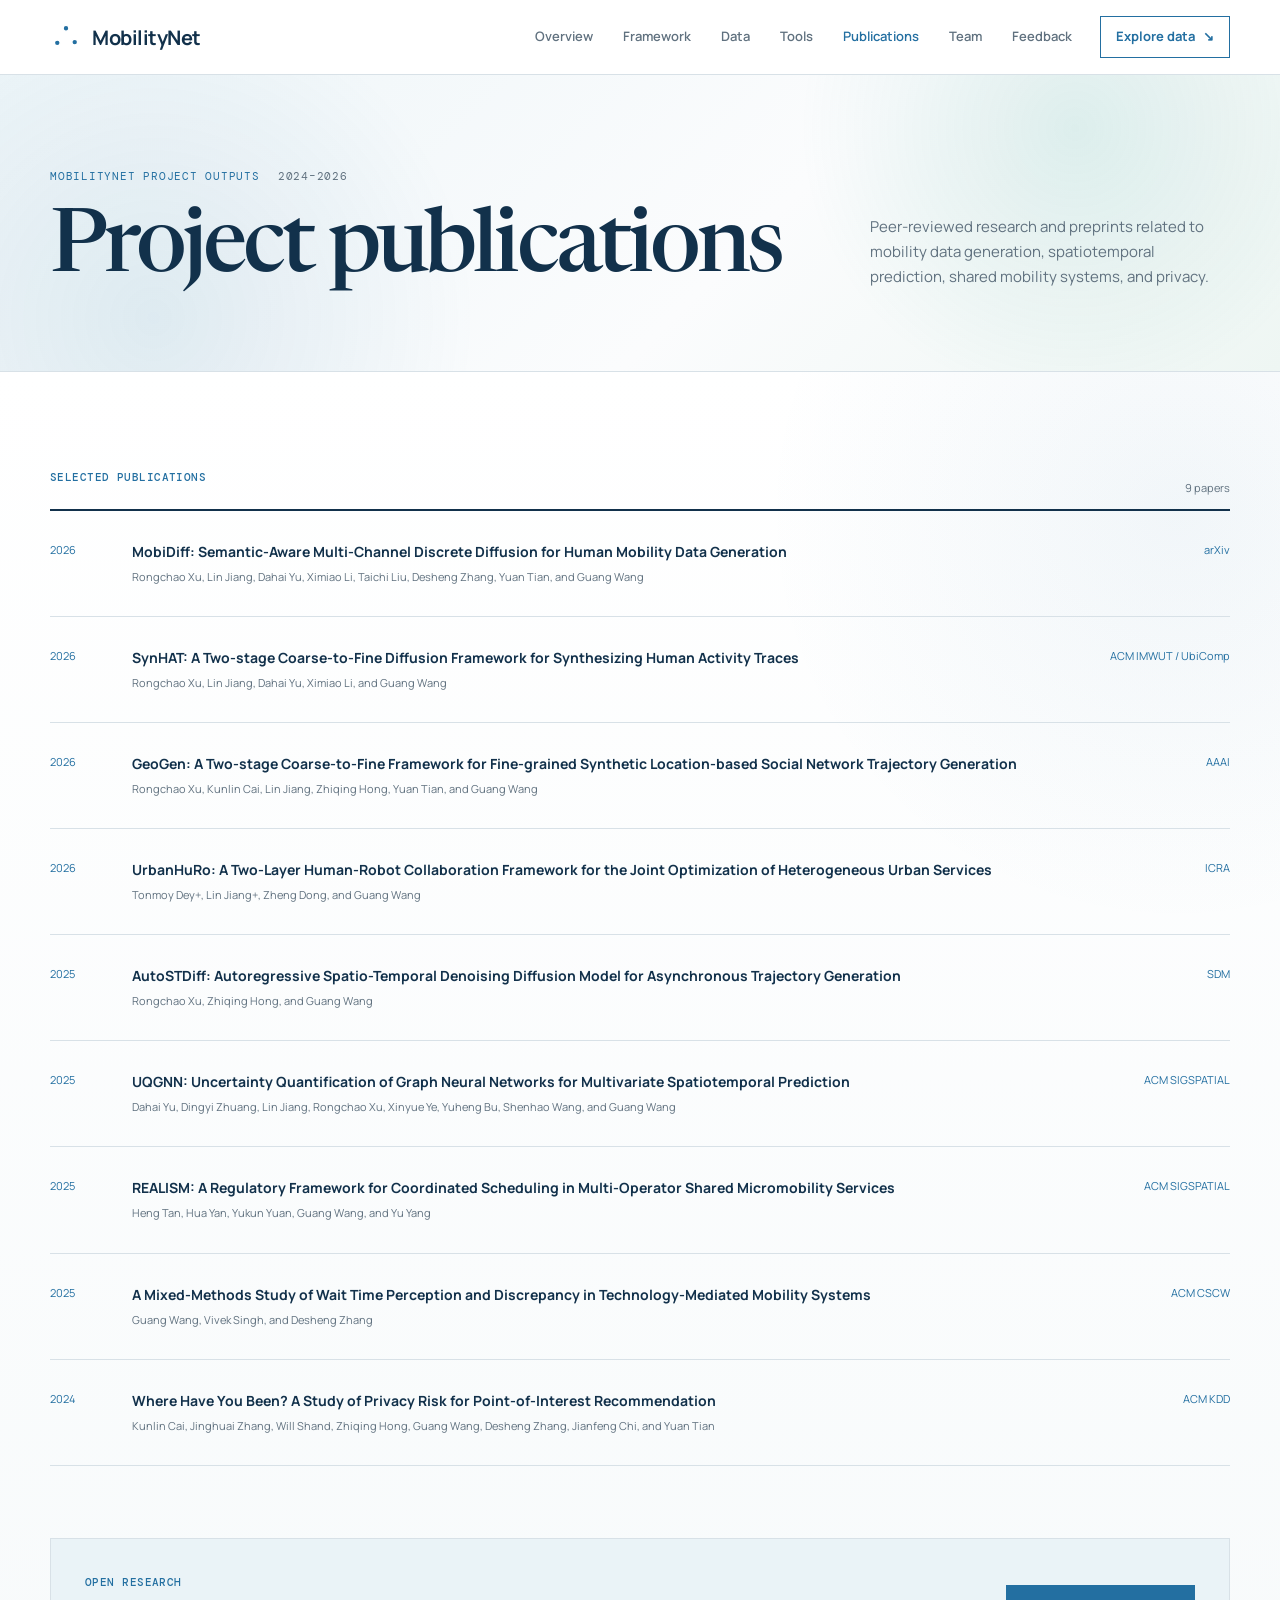
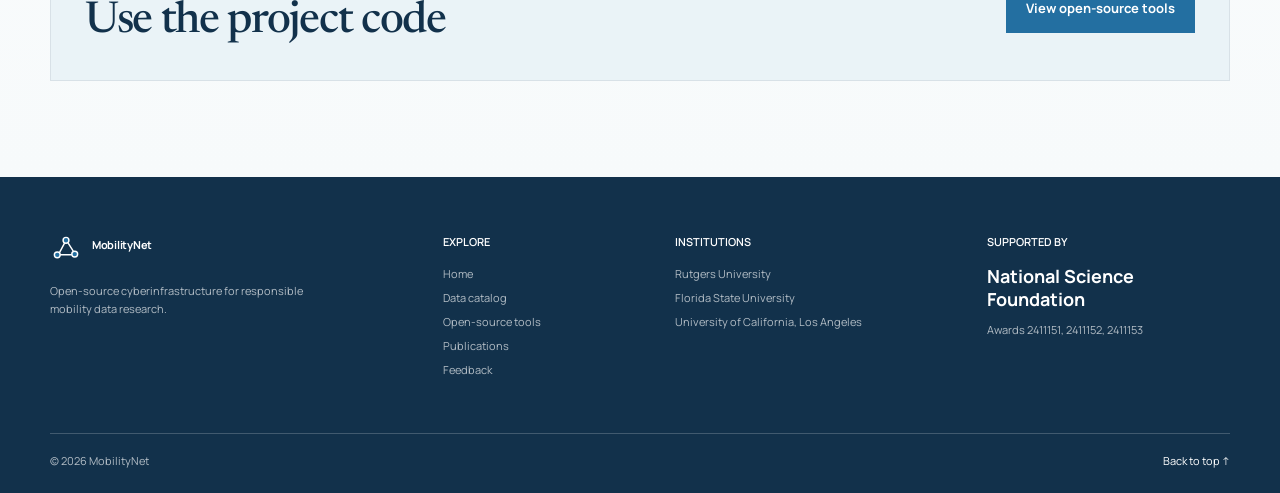
==== publications.html @ 18f030a7 "Separate tools and publications into dedicated pages" ====
<!doctype html>
<html lang="en">
<head>
  <meta charset="utf-8">
  <meta name="viewport" content="width=device-width, initial-scale=1">
  <meta name="description" content="Publications related to the NSF-funded MobilityNet project.">
  <meta name="theme-color" content="#12314b">
  <title>Project Publications | MobilityNet</title>
  <link rel="preconnect" href="https://fonts.googleapis.com">
  <link rel="preconnect" href="https://fonts.gstatic.com" crossorigin>
  <link href="https://fonts.googleapis.com/css2?family=DM+Mono:wght@400;500&family=Manrope:wght@400;500;600;700&family=Newsreader:opsz,wght@6..72,500;6..72,600&display=swap" rel="stylesheet">
  <link rel="icon" type="image/svg+xml" href="data:image/svg+xml,%3Csvg xmlns='http://www.w3.org/2000/svg' viewBox='0 0 64 64'%3E%3Crect width='64' height='64' rx='14' fill='%23092b38'/%3E%3Ccircle cx='18' cy='42' r='6' fill='%23ffb45c'/%3E%3Ccircle cx='33' cy='18' r='6' fill='%237dd9d0'/%3E%3Ccircle cx='48' cy='40' r='6' fill='%23f9f5ed'/%3E%3Cpath d='M22 38 30 23M37 22l8 13M24 42h18' fill='none' stroke='%23f9f5ed' stroke-width='3'/%3E%3C/svg%3E">
  <link rel="stylesheet" href="styles.css?v=10">
  <script src="script.js?v=7" defer></script>
</head>
<body>
  <a class="skip-link" href="#main">Skip to content</a>
  <header class="site-header" id="top">
    <nav class="nav shell" aria-label="Primary navigation">
      <a class="brand" href="index.html" aria-label="MobilityNet home"><svg class="brand-mark" viewBox="0 0 44 44" aria-hidden="true"><circle cx="10" cy="30" r="4"></circle><circle cx="22" cy="10" r="4"></circle><circle cx="34" cy="29" r="4"></circle><path d="m13 27 7-13m5 0 7 11M14 30h16"></path></svg><span>MobilityNet</span></a>
      <button class="menu-button" type="button" aria-expanded="false" aria-controls="nav-links"><span></span><span></span></button>
      <div class="nav-links" id="nav-links"><a href="index.html#overview">Overview</a><a href="index.html#framework">Framework</a><a href="index.html#data">Data</a><a href="tools.html">Tools</a><a href="publications.html" aria-current="page">Publications</a><a href="index.html#team">Team</a><a href="index.html#feedback">Feedback</a></div>
      <a class="nav-cta" href="index.html#data">Explore data <span aria-hidden="true">↘</span></a>
    </nav>
  </header>

  <main id="main" class="page-main">
    <section class="subpage-hero">
      <div class="shell subpage-hero-grid reveal"><div><p class="eyebrow"><span>MobilityNet project outputs</span><span>2024–2026</span></p><h1>Project publications</h1></div><p>Peer-reviewed research and preprints related to mobility data generation, spatiotemporal prediction, shared mobility systems, and privacy.</p></div>
    </section>
    <section class="section subpage-section publications-page">
      <div class="shell">
        <div class="publication-block reveal"><div class="publication-title"><p class="section-number">Selected publications</p><p>9 papers</p></div><div class="publication-list">
          <article><time>2026</time><div><h3><a href="https://arxiv.org/pdf/2607.08357" target="_blank" rel="noopener">MobiDiff: Semantic-Aware Multi-Channel Discrete Diffusion for Human Mobility Data Generation</a></h3><p>Rongchao Xu, Lin Jiang, Dahai Yu, Ximiao Li, Taichi Liu, Desheng Zhang, Yuan Tian, and Guang Wang</p></div><span>arXiv</span></article>
          <article><time>2026</time><div><h3><a href="https://dl.acm.org/doi/epdf/10.1145/3810213" target="_blank" rel="noopener">SynHAT: A Two-stage Coarse-to-Fine Diffusion Framework for Synthesizing Human Activity Traces</a></h3><p>Rongchao Xu, Lin Jiang, Dahai Yu, Ximiao Li, and Guang Wang</p></div><span>ACM IMWUT / UbiComp</span></article>
          <article><time>2026</time><div><h3><a href="https://ojs.aaai.org/index.php/AAAI/article/view/37111" target="_blank" rel="noopener">GeoGen: A Two-stage Coarse-to-Fine Framework for Fine-grained Synthetic Location-based Social Network Trajectory Generation</a></h3><p>Rongchao Xu, Kunlin Cai, Lin Jiang, Zhiqing Hong, Yuan Tian, and Guang Wang</p></div><span>AAAI</span></article>
          <article><time>2026</time><div><h3><a href="https://arxiv.org/pdf/2603.03701" target="_blank" rel="noopener">UrbanHuRo: A Two-Layer Human-Robot Collaboration Framework for the Joint Optimization of Heterogeneous Urban Services</a></h3><p>Tonmoy Dey+, Lin Jiang+, Zheng Dong, and Guang Wang</p></div><span>ICRA</span></article>
          <article><time>2025</time><div><h3><a href="https://epubs.siam.org/doi/10.1137/1.9781611978520.58" target="_blank" rel="noopener">AutoSTDiff: Autoregressive Spatio-Temporal Denoising Diffusion Model for Asynchronous Trajectory Generation</a></h3><p>Rongchao Xu, Zhiqing Hong, and Guang Wang</p></div><span>SDM</span></article>
          <article><time>2025</time><div><h3><a href="https://dl.acm.org/doi/10.1145/3748636.3762709" target="_blank" rel="noopener">UQGNN: Uncertainty Quantification of Graph Neural Networks for Multivariate Spatiotemporal Prediction</a></h3><p>Dahai Yu, Dingyi Zhuang, Lin Jiang, Rongchao Xu, Xinyue Ye, Yuheng Bu, Shenhao Wang, and Guang Wang</p></div><span>ACM SIGSPATIAL</span></article>
          <article><time>2025</time><div><h3><a href="https://dl.acm.org/doi/10.1145/3748636.3764155" target="_blank" rel="noopener">REALISM: A Regulatory Framework for Coordinated Scheduling in Multi-Operator Shared Micromobility Services</a></h3><p>Heng Tan, Hua Yan, Yukun Yuan, Guang Wang, and Yu Yang</p></div><span>ACM SIGSPATIAL</span></article>
          <article><time>2025</time><div><h3><a href="https://dl.acm.org/doi/10.1145/3710921" target="_blank" rel="noopener">A Mixed-Methods Study of Wait Time Perception and Discrepancy in Technology-Mediated Mobility Systems</a></h3><p>Guang Wang, Vivek Singh, and Desheng Zhang</p></div><span>ACM CSCW</span></article>
          <article><time>2024</time><div><h3><a href="https://dl.acm.org/doi/pdf/10.1145/3637528.3671758" target="_blank" rel="noopener">Where Have You Been? A Study of Privacy Risk for Point-of-Interest Recommendation</a></h3><p>Kunlin Cai, Jinghuai Zhang, Will Shand, Zhiqing Hong, Guang Wang, Desheng Zhang, Jianfeng Chi, and Yuan Tian</p></div><span>ACM KDD</span></article>
        </div></div>
        <div class="page-switch reveal"><div><p class="section-number">Open research</p><h2>Use the project code</h2></div><a class="button button-primary" href="tools.html">View open-source tools</a></div>
      </div>
    </section>
  </main>

  <footer class="footer"><div class="shell footer-grid"><div><a class="brand footer-brand" href="index.html"><svg class="brand-mark" viewBox="0 0 44 44" aria-hidden="true"><circle cx="10" cy="30" r="4"></circle><circle cx="22" cy="10" r="4"></circle><circle cx="34" cy="29" r="4"></circle><path d="m13 27 7-13m5 0 7 11M14 30h16"></path></svg><span>MobilityNet</span></a><p>Open-source cyberinfrastructure for responsible mobility data research.</p></div><div><p class="footer-label">Explore</p><a href="index.html">Home</a><a href="index.html#data">Data catalog</a><a href="tools.html">Open-source tools</a><a href="publications.html">Publications</a><a href="index.html#feedback">Feedback</a></div><div><p class="footer-label">Institutions</p><span>Rutgers University</span><span>Florida State University</span><span>University of California, Los Angeles</span></div><div class="footer-nsf"><p class="footer-label">Supported by</p><strong>National Science<br>Foundation</strong><span>Awards 2411151, 2411152, 2411153</span></div></div><div class="shell footer-bottom"><span>© <span id="year"></span> MobilityNet</span><a href="#top">Back to top ↑</a></div></footer>
</body>
</html>
---- styles.css ----
:root {
  --navy: #12314b;
  --navy-2: #0b2539;
  --blue: #236fa1;
  --teal: #2d9b91;
  --sky: #eaf3f7;
  --cream: #f7f5ef;
  --surface: #f7f9fb;
  --white: #ffffff;
  --text: #253746;
  --muted: #60717f;
  --line: #d8e1e7;
  --max: 1180px;
}

* { box-sizing: border-box; }
html { scroll-behavior: smooth; }
body {
  margin: 0;
  background: #f7fafb;
  color: var(--text);
  font-family: "Manrope", Arial, sans-serif;
  font-size: 16px;
  line-height: 1.65;
}
a { color: inherit; }
img { display: block; max-width: 100%; }
button, input { font: inherit; }
.shell { width: min(calc(100% - 48px), var(--max)); margin-inline: auto; }
.sr-only { position: absolute; width: 1px; height: 1px; padding: 0; margin: -1px; overflow: hidden; clip: rect(0, 0, 0, 0); white-space: nowrap; border: 0; }
.skip-link { position: fixed; top: -80px; left: 16px; z-index: 999; padding: 10px 16px; background: var(--navy); color: white; }
.skip-link:focus { top: 16px; }

.site-header {
  position: sticky;
  top: 0;
  z-index: 100;
  background: rgba(255,255,255,.96);
  border-bottom: 1px solid var(--line);
  backdrop-filter: blur(12px);
}
.nav { height: 74px; display: flex; align-items: center; }
.brand { display: inline-flex; align-items: center; gap: 10px; color: var(--navy); font-size: 20px; font-weight: 700; text-decoration: none; letter-spacing: -.025em; }
.brand-mark { width: 32px; height: 32px; fill: var(--blue); stroke: var(--white); stroke-width: 2; }
.nav-links { display: flex; gap: 30px; margin-left: auto; }
.nav-links a { color: var(--muted); font-size: 13px; font-weight: 600; text-decoration: none; }
.nav-links a:hover, .nav-links a:focus-visible { color: var(--blue); }
.nav-links a[aria-current="page"] { color: var(--blue); }
.nav-cta { margin-left: 28px; padding: 9px 15px; border: 1px solid var(--blue); color: var(--blue); font-size: 13px; font-weight: 700; text-decoration: none; }
.nav-cta:hover { background: var(--blue); color: white; }
.nav-cta span { margin-left: 5px; }
.menu-button { display: none; }

.hero { padding: 92px 0 0; background: radial-gradient(circle at 84% 18%, rgba(45,155,145,.13), transparent 25%), radial-gradient(circle at 12% 82%, rgba(35,111,161,.10), transparent 28%), linear-gradient(135deg, #edf5f8 0%, #fbfcfd 58%, #eef6f3 100%); border-bottom: 1px solid var(--line); }
.hero-grid { display: grid; grid-template-columns: 1.15fr .85fr; gap: 76px; align-items: center; padding-bottom: 76px; }
.hero-copy { max-width: 760px; }
.eyebrow { display: flex; gap: 18px; margin: 0 0 22px; color: var(--blue); font-family: "DM Mono", monospace; font-size: 11px; letter-spacing: .07em; text-transform: uppercase; }
.eyebrow span + span { color: var(--muted); }
.hero h1 { margin: 0; color: var(--navy); font-family: "Newsreader", Georgia, serif; font-size: clamp(56px, 6.6vw, 86px); font-weight: 500; line-height: .98; letter-spacing: -.045em; }
.hero-lead { max-width: 720px; margin: 27px 0 32px; color: var(--muted); font-size: 18px; line-height: 1.7; }
.hero-actions { display: flex; align-items: center; gap: 28px; }
.button { display: inline-flex; align-items: center; justify-content: center; min-height: 48px; padding: 0 20px; font-size: 13px; font-weight: 700; text-decoration: none; }
.button-primary { background: var(--blue); color: white; }
.button-primary:hover { background: var(--navy); }
.text-link { color: var(--blue); font-size: 13px; text-underline-offset: 4px; }
.text-link span { margin-left: 5px; }

.hero-panel { padding: 28px; background: var(--white); border: 1px solid var(--line); box-shadow: 0 20px 60px rgba(18,49,75,.08); }
.panel-label { margin: 0 0 10px; color: var(--blue); font-family: "DM Mono", monospace; font-size: 11px; letter-spacing: .06em; text-transform: uppercase; }
.pipeline-step { position: relative; display: grid; grid-template-columns: 38px 1fr; gap: 15px; padding: 20px 0; border-bottom: 1px solid var(--line); }
.pipeline-step > span { width: 32px; height: 32px; display: grid; place-items: center; border-radius: 50%; background: var(--sky); color: var(--blue); font-family: "DM Mono", monospace; font-size: 10px; }
.pipeline-step strong, .pipeline-step small { display: block; }
.pipeline-step strong { color: var(--navy); font-size: 14px; }
.pipeline-step small { margin-top: 3px; color: var(--muted); font-size: 11px; line-height: 1.5; }
.panel-footer { display: flex; justify-content: space-between; gap: 8px; padding-top: 19px; color: var(--teal); font-family: "DM Mono", monospace; font-size: 9px; letter-spacing: .06em; }

.project-stats { display: grid; grid-template-columns: repeat(4, 1fr); border-top: 1px solid var(--line); }
.project-stats > div { min-height: 104px; display: flex; align-items: center; gap: 12px; padding: 22px 24px; border-right: 1px solid var(--line); }
.project-stats > div:first-child { padding-left: 0; }
.project-stats > div:last-child { border-right: 0; }
.project-stats strong { color: var(--navy); font-family: "Newsreader", Georgia, serif; font-size: 35px; font-weight: 600; }
.project-stats span { color: var(--muted); font-size: 11px; line-height: 1.4; text-transform: uppercase; }

.section { padding: 96px 0; }
.section-number, .mini-label { margin: 0 0 16px; color: var(--blue); font-family: "DM Mono", monospace; font-size: 11px; font-weight: 500; letter-spacing: .04em; text-transform: uppercase; }
.section h2 { margin: 0; color: var(--navy); font-family: "Newsreader", Georgia, serif; font-size: clamp(42px, 5vw, 61px); font-weight: 500; line-height: 1.06; letter-spacing: -.03em; }
.two-column { display: grid; grid-template-columns: .9fr 1.1fr; gap: 78px; }
.mission { background: radial-gradient(circle at 88% 76%, rgba(35,111,161,.06), transparent 26%), linear-gradient(180deg, #ffffff 0%, #f9fbfc 100%); }
.mission-copy { padding-top: 30px; }
.mission-copy .large-copy { margin: 0 0 30px; color: var(--text); font-size: 19px; line-height: 1.6; }
.challenge-list { border-top: 1px solid var(--line); }
.challenge-list article { display: grid; grid-template-columns: 42px 1fr; gap: 14px; padding: 18px 0; border-bottom: 1px solid var(--line); }
.challenge-list article > span { color: var(--teal); font-family: "DM Mono", monospace; font-size: 11px; }
.challenge-list h3 { margin: 0 0 4px; color: var(--navy); font-size: 15px; }
.challenge-list p { margin: 0; color: var(--muted); font-size: 13px; }
.award-line { display: flex; justify-content: space-between; gap: 20px; margin-top: 34px; padding: 17px 0; border-top: 1px solid var(--line); border-bottom: 1px solid var(--line); font-size: 12px; }
.award-line strong { color: var(--blue); font-weight: 600; }

.framework { background: radial-gradient(circle at 92% 8%, rgba(45,155,145,.10), transparent 24%), linear-gradient(145deg, #f4f8fa 0%, #eef4f6 100%); }
.section-heading { display: grid; grid-template-columns: .62fr 1.75fr .95fr; align-items: end; gap: 34px; margin-bottom: 52px; }
.section-heading .section-number { align-self: start; }
.section-heading > p:last-child { max-width: 320px; margin: 0 0 4px; color: var(--muted); font-size: 13px; }
.framework-flow { display: grid; grid-template-columns: repeat(4, 1fr); background: var(--white); border: 1px solid var(--line); }
.framework-flow article { position: relative; min-height: 235px; padding: 26px; border-right: 1px solid var(--line); }
.framework-flow article:last-child { border-right: 0; }
.framework-flow article:not(:last-child)::after { content: "›"; position: absolute; z-index: 2; right: -13px; top: 42px; width: 26px; height: 26px; display: grid; place-items: center; border: 1px solid var(--line); border-radius: 50%; background: white; color: var(--blue); font-size: 21px; line-height: 1; }
.framework-flow span { color: var(--teal); font-family: "DM Mono", monospace; font-size: 11px; }
.framework-flow h3 { margin: 64px 0 8px; color: var(--navy); font-family: "Newsreader", Georgia, serif; font-size: 27px; font-weight: 600; }
.framework-flow p { margin: 0; color: var(--muted); font-size: 12px; }
.trace-feature { display: grid; grid-template-columns: .7fr 1.3fr; align-items: center; gap: 56px; margin-top: 32px; padding: 34px; background: var(--navy); color: white; }
.trace-copy h3 { margin: 0 0 12px; font-family: "Newsreader", Georgia, serif; font-size: 30px; font-weight: 500; line-height: 1.18; }
.trace-copy p:last-child { margin: 0; color: rgba(255,255,255,.67); font-size: 13px; }
.trace-copy .mini-label { color: #79c8c1; }
.trace-feature img { width: 100%; background: white; }

.research { background: radial-gradient(circle at 5% 16%, rgba(35,111,161,.07), transparent 25%), linear-gradient(180deg, #ffffff 0%, #f7fafb 100%); }
.model-stack { display: grid; gap: 28px; }
.model-card { display: grid; grid-template-columns: 280px 1fr; gap: 30px; margin: 0; padding: 30px; border: 1px solid var(--line); background: var(--white); }
.model-copy { padding: 8px 0; }
.model-copy > span { color: var(--teal); font-family: "DM Mono", monospace; font-size: 10px; text-transform: uppercase; }
.model-copy h3 { margin: 34px 0 8px; color: var(--navy); font-family: "Newsreader", Georgia, serif; font-size: 39px; font-weight: 500; }
.model-copy p { margin: 0 0 24px; color: var(--muted); font-size: 13px; }
.model-copy a { color: var(--blue); font-size: 12px; font-weight: 700; text-underline-offset: 4px; }
.model-image { display: grid; place-items: center; min-height: 285px; padding: 16px; background: #f3f6f8; }
.model-image img { width: 100%; }

.impact { background: var(--navy-2); color: white; }
.impact h2 { color: white; }
.impact .section-number { color: #79c8c1; }
.impact-header { display: grid; grid-template-columns: .62fr 2.7fr; gap: 34px; margin-bottom: 48px; }
.impact-grid { display: grid; grid-template-columns: repeat(5, 1fr); border-top: 1px solid rgba(255,255,255,.18); border-left: 1px solid rgba(255,255,255,.18); }
.impact-grid article { min-height: 230px; padding: 25px 22px; border-right: 1px solid rgba(255,255,255,.18); border-bottom: 1px solid rgba(255,255,255,.18); }
.impact-grid span { color: #79c8c1; font-family: "DM Mono", monospace; font-size: 10px; }
.impact-grid h3 { margin: 62px 0 8px; color: white; font-size: 17px; }
.impact-grid p { margin: 0; color: rgba(255,255,255,.58); font-size: 12px; }

.data-section { background: radial-gradient(circle at 8% 18%, rgba(45,155,145,.09), transparent 24%), radial-gradient(circle at 92% 84%, rgba(35,111,161,.07), transparent 25%), #f3f7f9; }
.section-heading.light .section-number { color: var(--blue); }
.section-heading.light > p:last-child { color: var(--muted); }
.catalog-controls { display: flex; justify-content: space-between; gap: 24px; align-items: center; padding: 16px 0; border-top: 1px solid var(--line); border-bottom: 1px solid var(--line); }
.filter-group { display: flex; gap: 8px; }
.filter { padding: 8px 12px; border: 1px solid var(--line); background: white; color: var(--muted); cursor: pointer; font-size: 12px; }
.filter span { margin-left: 5px; }
.filter:hover, .filter.active { border-color: var(--blue); background: var(--blue); color: white; }
.search { width: min(290px, 100%); display: flex; align-items: center; gap: 9px; padding: 0 10px; border: 1px solid var(--line); background: white; }
.search svg { width: 17px; fill: none; stroke: var(--blue); stroke-width: 1.5; }
.search input { width: 100%; padding: 9px 0; border: 0; outline: 0; color: var(--text); background: transparent; font-size: 12px; }
.dataset-list { margin-top: 12px; background: white; border: 1px solid var(--line); }
.dataset-item { display: grid; grid-template-columns: 38px 2fr .65fr .65fr 30px; gap: 20px; align-items: center; min-height: 116px; padding: 20px 24px; border-bottom: 1px solid var(--line); text-decoration: none; }
.dataset-item:last-child { border-bottom: 0; }
.dataset-item:hover { background: var(--sky); }
.dataset-item .number { color: var(--blue); font-family: "DM Mono", monospace; font-size: 11px; }
.dataset-item h3 { margin: 0 0 5px; color: var(--navy); font-family: "Newsreader", Georgia, serif; font-size: 21px; font-weight: 600; line-height: 1.3; }
.dataset-item p { margin: 0; color: var(--muted); font-size: 12px; }
.dataset-meta { color: var(--muted); font-size: 11px; }
.dataset-meta strong { display: block; margin-bottom: 3px; color: var(--blue); font-weight: 600; text-transform: uppercase; }
.dataset-arrow { color: var(--blue); font-size: 20px; }
.catalog-empty { padding: 36px 24px; color: var(--muted); }
.catalog-note { max-width: 700px; margin: 18px 0 0; color: var(--muted); font-size: 11px; }

.outputs { background: radial-gradient(circle at 92% 10%, rgba(35,111,161,.07), transparent 23%), linear-gradient(155deg, #ffffff 0%, #ffffff 58%, #f7f6f1 100%); }
.output-cards { display: grid; grid-template-columns: repeat(2, 1fr); gap: 20px; }
.output-card { min-height: 260px; display: flex; flex-direction: column; padding: 30px; border: 1px solid var(--line); background: white; text-decoration: none; transition: transform .18s ease, border-color .18s ease, box-shadow .18s ease; }
.output-card:hover, .output-card:focus-visible { transform: translateY(-3px); border-color: var(--blue); box-shadow: 0 20px 50px rgba(18,49,75,.08); outline: 0; }
.output-card-index { color: var(--teal); font-family: "DM Mono", monospace; font-size: 11px; text-transform: uppercase; }
.output-card strong { margin: 46px 0 10px; color: var(--navy); font-family: "Newsreader", Georgia, serif; font-size: 34px; font-weight: 500; line-height: 1.1; }
.output-card p { max-width: 480px; margin: 0 0 24px; color: var(--muted); font-size: 13px; }
.output-card-link { margin-top: auto; color: var(--blue); font-size: 12px; font-weight: 700; }
.tool-grid { display: grid; grid-template-columns: repeat(4, 1fr); border: 1px solid var(--line); }
.tool-feature { min-height: 292px; padding: 26px; border-right: 1px solid var(--line); }
.tool-feature:last-child { border-right: 0; }
.tool-top { display: flex; justify-content: space-between; color: var(--blue); font-size: 11px; }
.tool-feature h3 { margin: 50px 0 12px; color: var(--navy); font-family: "Newsreader", Georgia, serif; font-size: 34px; font-weight: 500; }
.tool-feature p { min-height: 86px; margin: 0 0 23px; color: var(--muted); font-size: 13px; }
.tool-feature a { color: var(--blue); font-size: 12px; font-weight: 700; text-underline-offset: 4px; }
.publication-block { margin-top: 78px; }
.publication-title { display: flex; justify-content: space-between; border-bottom: 2px solid var(--navy); }
.publication-title > p:last-child { color: var(--muted); font-size: 11px; }
.publication-list article { display: grid; grid-template-columns: 58px 1fr 120px; gap: 24px; padding: 24px 0; border-bottom: 1px solid var(--line); }
.publication-list time, .publication-list article > span { color: var(--blue); font-size: 11px; }
.publication-list article > span { justify-self: end; height: fit-content; text-align: right; }
.publication-list h3 { margin: 0 0 6px; font-size: 14px; line-height: 1.5; }
.publication-list h3 a { color: var(--navy); text-decoration: none; }
.publication-list h3 a:hover { color: var(--blue); text-decoration: underline; text-underline-offset: 4px; }
.publication-list p { margin: 0; color: var(--muted); font-size: 11px; }

.page-main { min-height: 70vh; }
.subpage-hero { padding: 92px 0 78px; background: radial-gradient(circle at 84% 18%, rgba(45,155,145,.13), transparent 25%), radial-gradient(circle at 12% 82%, rgba(35,111,161,.10), transparent 28%), linear-gradient(135deg, #edf5f8 0%, #fbfcfd 58%, #eef6f3 100%); border-bottom: 1px solid var(--line); }
.subpage-hero-grid { display: grid; grid-template-columns: 1.55fr .75fr; gap: 76px; align-items: end; }
.subpage-hero h1 { margin: 0; color: var(--navy); font-family: "Newsreader", Georgia, serif; font-size: clamp(55px, 7vw, 88px); font-weight: 500; line-height: .98; letter-spacing: -.045em; }
.subpage-hero-grid > p { max-width: 430px; margin: 0 0 4px; color: var(--muted); font-size: 15px; }
.subpage-section { background: radial-gradient(circle at 92% 10%, rgba(35,111,161,.06), transparent 24%), linear-gradient(180deg, #ffffff 0%, #f7fafb 100%); }
.publications-page .publication-block { margin-top: 0; }
.publications-page .publication-list article { padding-block: 30px; }
.page-switch { display: flex; align-items: center; justify-content: space-between; gap: 32px; margin-top: 72px; padding: 34px; border: 1px solid var(--line); background: var(--sky); }
.page-switch h2 { font-size: clamp(30px, 4vw, 44px); }
.page-switch .section-number { margin-bottom: 8px; }
.page-switch .button { flex: 0 0 auto; }
.team-section { background: radial-gradient(circle at 10% 12%, rgba(35,111,161,.10), transparent 24%), radial-gradient(circle at 90% 88%, rgba(45,155,145,.10), transparent 25%), linear-gradient(145deg, #edf5f8 0%, #e5f0f3 100%); }
.team-groups { border: 1px solid var(--line); background: white; }
.team-group { display: grid; grid-template-columns: 205px 1fr; gap: 30px; padding: 30px; border-bottom: 1px solid var(--line); }
.team-group:last-child { border-bottom: 0; }
.institution { min-height: 52px; display: flex; flex-direction: column; align-items: flex-start; gap: 13px; }
.institution-logo { width: 164px; height: 52px; display: flex; align-items: center; padding: 8px 10px; border: 1px solid var(--line); background: white; }
.institution-logo img { width: 100%; max-height: 34px; object-fit: contain; object-position: left center; }
.institution-logo-fsu { background: #782f40; border-color: #782f40; }
.institution-logo-ucla { background: #2774ae; border-color: #2774ae; }
.institution strong, .institution small { display: block; }
.institution strong { color: var(--navy); font-size: 14px; }
.institution small { margin-top: 1px; color: var(--muted); font-size: 10px; text-transform: uppercase; }
.member-grid { display: grid; grid-template-columns: repeat(4, minmax(0, 1fr)); gap: 12px; }
.member-card { min-width: 0; display: flex; align-items: center; gap: 12px; min-height: 88px; margin: 0; padding: 11px; border: 1px solid var(--line); background: var(--white); text-decoration: none; }
a.member-card { transition: border-color .18s ease, background .18s ease; }
a.member-card:hover, a.member-card:focus-visible { border-color: var(--blue); background: var(--sky); outline: 0; }
.member-card > span:last-child { min-width: 0; }
.member-photo { width: 58px; height: 58px; flex: 0 0 58px; border-radius: 50%; object-fit: cover; object-position: center 36%; background: var(--sky); }
.member-initials { display: grid; place-items: center; background: var(--navy); color: white; font-family: "Newsreader", Georgia, serif; font-size: 18px; }
.member-card strong, .member-card small { display: block; }
.member-card strong { overflow-wrap: anywhere; color: var(--navy); font-size: 11px; line-height: 1.35; }
.member-card small { margin-top: 4px; color: var(--muted); font-size: 9px; line-height: 1.45; }
.partners { display: grid; grid-template-columns: .62fr 2.7fr; gap: 34px; padding-top: 30px; }
.partners p { margin: 0; color: var(--blue); font-size: 11px; font-weight: 600; text-transform: uppercase; }
.partners div { color: var(--muted); font-size: 12px; line-height: 2; }

.feedback-section { background: radial-gradient(circle at 8% 84%, rgba(45,155,145,.09), transparent 25%), linear-gradient(145deg, #f9fbfc 0%, #f1f6f8 100%); }
.feedback-grid { display: grid; grid-template-columns: .78fr 1.22fr; gap: 76px; align-items: start; }
.feedback-copy { position: sticky; top: 112px; }
.feedback-copy h2 { font-size: clamp(40px, 4.6vw, 58px); }
.feedback-copy > p:last-of-type { max-width: 410px; margin: 24px 0 18px; color: var(--muted); font-size: 14px; }
.feedback-copy > a { color: var(--blue); font-size: 13px; text-underline-offset: 4px; }
.feedback-form { padding: 32px; border: 1px solid var(--line); background: white; box-shadow: 0 18px 52px rgba(18,49,75,.08); }
.form-row { display: grid; grid-template-columns: 1fr 1fr; gap: 16px; }
.feedback-form label { display: block; margin-bottom: 18px; color: var(--navy); font-size: 14px; font-weight: 600; }
.feedback-form input, .feedback-form select, .feedback-form textarea { width: 100%; margin-top: 7px; padding: 11px 12px; border: 1px solid var(--line); border-radius: 0; background: #fbfcfd; color: var(--text); font: inherit; font-size: 14px; outline: 0; }
.feedback-form textarea { min-height: 150px; resize: vertical; }
.feedback-form input:focus, .feedback-form select:focus, .feedback-form textarea:focus { border-color: var(--blue); box-shadow: 0 0 0 3px rgba(35,111,161,.10); }
.feedback-form textarea::placeholder { color: #8795a0; }
.form-honeypot { position: absolute !important; left: -9999px !important; width: 1px !important; height: 1px !important; margin: 0 !important; padding: 0 !important; }
.form-footer { display: flex; align-items: center; justify-content: space-between; gap: 20px; }
.form-footer p { max-width: 300px; margin: 0; color: var(--muted); font-size: 11px; }
.form-success { display: none; margin: 18px 0 0; padding: 12px 14px; background: #e8f5f1; color: #18665f; font-size: 13px; }
.form-success:target { display: block; }

.footer { padding: 56px 0 22px; background: var(--navy); color: rgba(255,255,255,.68); }
.footer-grid { display: grid; grid-template-columns: 1.3fr .7fr 1fr .9fr; gap: 42px; }
.footer-grid > div { display: flex; flex-direction: column; align-items: flex-start; }
.footer-brand { color: white; }
.footer-grid > div:first-child p { max-width: 280px; font-size: 11px; }
.footer-label { margin: 0 0 14px; color: white; font-size: 11px; font-weight: 600; text-transform: uppercase; }
.footer-grid a, .footer-grid span { margin-bottom: 6px; font-size: 11px; text-decoration: none; }
.footer-grid a:hover { color: white; }
.footer-nsf strong { margin: 0 0 10px; color: white; font-size: 18px; line-height: 1.3; }
.footer-bottom { display: flex; justify-content: space-between; margin-top: 48px; padding-top: 18px; border-top: 1px solid rgba(255,255,255,.2); font-size: 11px; }
.footer-bottom a { color: white; text-decoration: none; }

.reveal { opacity: 1; transform: none; }

@media (max-width: 980px) {
  .hero-grid { grid-template-columns: 1fr; gap: 40px; }
  .hero-copy { max-width: 850px; }
  .hero-panel { max-width: 700px; }
  .section-heading { grid-template-columns: .65fr 2fr; }
  .section-heading > p:last-child { grid-column: 2; }
  .framework-flow { grid-template-columns: repeat(2, 1fr); }
  .framework-flow article:nth-child(2) { border-right: 0; }
  .framework-flow article:nth-child(-n+2) { border-bottom: 1px solid var(--line); }
  .framework-flow article:nth-child(2)::after { display: none; }
  .trace-feature { grid-template-columns: 1fr; }
  .model-card { grid-template-columns: 1fr; }
  .model-copy h3 { margin-top: 18px; }
  .impact-grid { grid-template-columns: repeat(3, 1fr); }
  .impact-grid article { min-height: 200px; }
  .impact-grid h3 { margin-top: 42px; }
  .tool-grid { grid-template-columns: repeat(2, 1fr); }
  .tool-feature:nth-child(2) { border-right: 0; }
  .tool-feature:nth-child(-n+2) { border-bottom: 1px solid var(--line); }
  .subpage-hero-grid { grid-template-columns: 1fr; gap: 28px; }
}

@media (max-width: 820px) {
  .nav-links, .nav-cta { display: none; }
  .menu-button { display: grid; gap: 6px; margin-left: auto; padding: 10px; border: 0; background: transparent; cursor: pointer; }
  .menu-button span { width: 23px; height: 2px; background: var(--navy); }
  .nav-links.open { position: fixed; inset: 74px 0 0; display: flex; flex-direction: column; gap: 0; padding: 24px; background: white; }
  .nav-links.open a { padding: 14px 0; border-bottom: 1px solid var(--line); color: var(--navy); font-size: 20px; }
  .two-column { grid-template-columns: 1fr; gap: 24px; }
  .mission-copy { padding-top: 0; }
  .dataset-item { grid-template-columns: 34px 1fr .6fr 26px; }
  .dataset-item .dataset-meta:nth-of-type(2) { display: none; }
  .team-group { grid-template-columns: 1fr; gap: 20px; }
  .member-grid { grid-template-columns: repeat(2, minmax(0, 1fr)); }
  .feedback-grid { grid-template-columns: 1fr; gap: 34px; }
  .feedback-copy { position: static; }
  .footer-grid { grid-template-columns: 1fr 1fr; }
}

@media (max-width: 650px) {
  .shell { width: min(calc(100% - 28px), var(--max)); }
  .hero { padding-top: 60px; }
  .hero-grid { padding-bottom: 52px; }
  .eyebrow { flex-direction: column; gap: 3px; }
  .hero h1 { font-size: 49px; }
  .hero-lead { font-size: 16px; }
  .hero-actions { align-items: flex-start; flex-direction: column; gap: 16px; }
  .hero-panel { padding: 22px; }
  .project-stats { grid-template-columns: repeat(2, 1fr); }
  .project-stats > div { min-height: 90px; padding: 16px; border-bottom: 1px solid var(--line); }
  .project-stats > div:nth-child(2) { border-right: 0; }
  .section { padding: 68px 0; }
  .section h2 { font-size: 40px; }
  .section-heading, .impact-header { display: block; }
  .section-heading > p:last-child { margin-top: 16px; }
  .award-line { flex-direction: column; }
  .framework-flow { grid-template-columns: 1fr; }
  .framework-flow article, .framework-flow article:nth-child(2) { min-height: auto; border-right: 0; border-bottom: 1px solid var(--line); }
  .framework-flow article:last-child { border-bottom: 0; }
  .framework-flow article::after { display: none !important; }
  .framework-flow h3 { margin-top: 25px; }
  .trace-feature { padding: 24px; gap: 28px; }
  .model-card { padding: 20px; }
  .model-image { min-height: auto; padding: 8px; overflow-x: auto; }
  .model-image img { min-width: 660px; }
  .impact-grid { grid-template-columns: 1fr; }
  .impact-grid article { min-height: 170px; }
  .catalog-controls { align-items: stretch; flex-direction: column; }
  .filter-group { overflow-x: auto; }
  .filter { white-space: nowrap; }
  .search { width: 100%; }
  .dataset-item { grid-template-columns: 30px 1fr 26px; gap: 13px; padding: 20px 16px; }
  .dataset-item .dataset-meta { display: none; }
  .tool-grid { grid-template-columns: 1fr; }
  .output-cards { grid-template-columns: 1fr; }
  .output-card { min-height: 230px; padding: 24px; }
  .tool-feature { min-height: auto; border-right: 0; border-bottom: 1px solid var(--line); }
  .tool-feature:last-child { border-bottom: 0; }
  .tool-feature p { min-height: auto; }
  .publication-list article { grid-template-columns: 44px 1fr; gap: 12px; }
  .publication-list article > span { display: none; }
  .subpage-hero { padding: 64px 0 54px; }
  .subpage-hero h1 { font-size: 49px; }
  .page-switch { align-items: flex-start; flex-direction: column; margin-top: 50px; padding: 24px; }
  .team-group { padding: 22px 18px; }
  .member-grid { grid-template-columns: 1fr; }
  .partners { grid-template-columns: 1fr; gap: 12px; }
  .feedback-form { padding: 22px 18px; }
  .form-row { grid-template-columns: 1fr; gap: 0; }
  .form-footer { align-items: flex-start; flex-direction: column; }
  .footer-grid { grid-template-columns: 1fr; gap: 32px; }
}
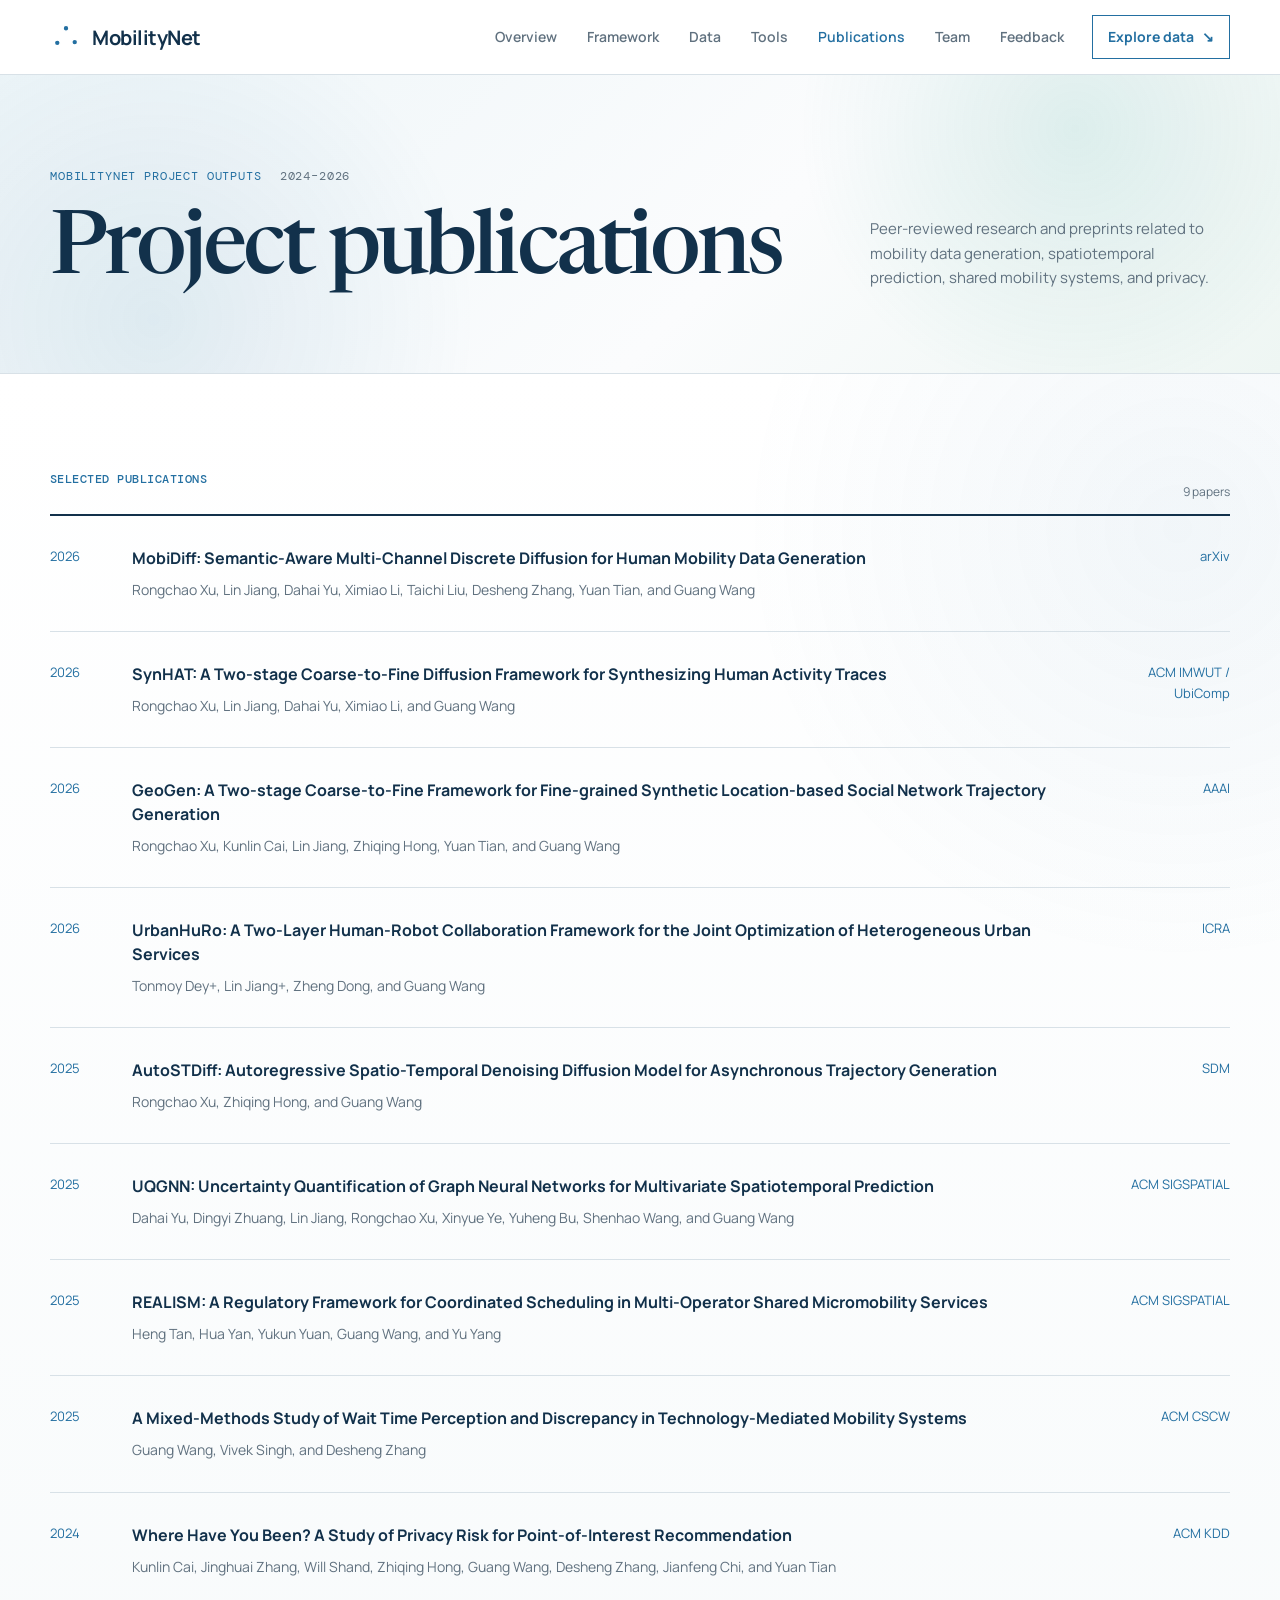
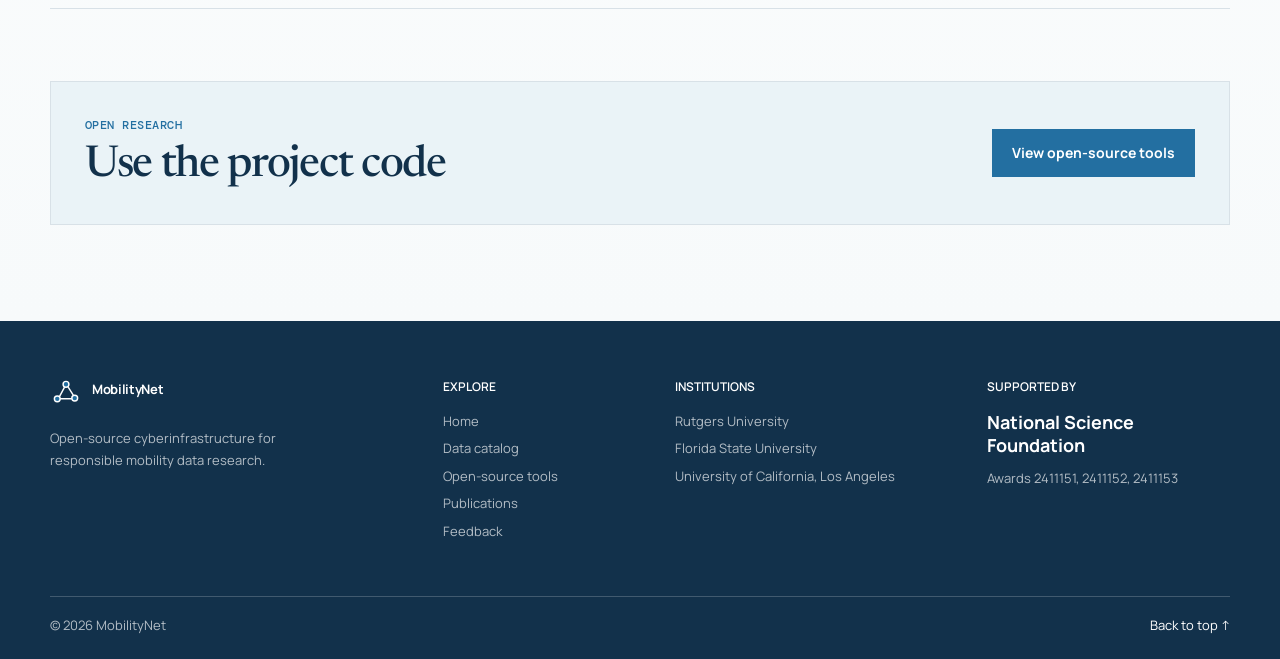
==== commit b6f84214: "Improve typography and framework visuals" ====
--- a/publications.html
+++ b/publications.html
@@ -10,7 +10,7 @@
   <link rel="preconnect" href="https://fonts.gstatic.com" crossorigin>
   <link href="https://fonts.googleapis.com/css2?family=DM+Mono:wght@400;500&family=Manrope:wght@400;500;600;700&family=Newsreader:opsz,wght@6..72,500;6..72,600&display=swap" rel="stylesheet">
   <link rel="icon" type="image/svg+xml" href="data:image/svg+xml,%3Csvg xmlns='http://www.w3.org/2000/svg' viewBox='0 0 64 64'%3E%3Crect width='64' height='64' rx='14' fill='%23092b38'/%3E%3Ccircle cx='18' cy='42' r='6' fill='%23ffb45c'/%3E%3Ccircle cx='33' cy='18' r='6' fill='%237dd9d0'/%3E%3Ccircle cx='48' cy='40' r='6' fill='%23f9f5ed'/%3E%3Cpath d='M22 38 30 23M37 22l8 13M24 42h18' fill='none' stroke='%23f9f5ed' stroke-width='3'/%3E%3C/svg%3E">
-  <link rel="stylesheet" href="styles.css?v=10">
+  <link rel="stylesheet" href="styles.css?v=11">
   <script src="script.js?v=7" defer></script>
 </head>
 <body>
--- a/styles.css
+++ b/styles.css
@@ -17,7 +17,7 @@
 html { scroll-behavior: smooth; }
 body {
   margin: 0;
-  background: #f7fafb;
+  background: radial-gradient(circle at 8% 14%, rgba(45,155,145,.045), transparent 26%), radial-gradient(circle at 92% 72%, rgba(35,111,161,.05), transparent 28%), #f7fafb;
   color: var(--text);
   font-family: "Manrope", Arial, sans-serif;
   font-size: 16px;
@@ -43,10 +43,10 @@
 .brand { display: inline-flex; align-items: center; gap: 10px; color: var(--navy); font-size: 20px; font-weight: 700; text-decoration: none; letter-spacing: -.025em; }
 .brand-mark { width: 32px; height: 32px; fill: var(--blue); stroke: var(--white); stroke-width: 2; }
 .nav-links { display: flex; gap: 30px; margin-left: auto; }
-.nav-links a { color: var(--muted); font-size: 13px; font-weight: 600; text-decoration: none; }
+.nav-links a { color: var(--muted); font-size: 14px; font-weight: 600; text-decoration: none; }
 .nav-links a:hover, .nav-links a:focus-visible { color: var(--blue); }
 .nav-links a[aria-current="page"] { color: var(--blue); }
-.nav-cta { margin-left: 28px; padding: 9px 15px; border: 1px solid var(--blue); color: var(--blue); font-size: 13px; font-weight: 700; text-decoration: none; }
+.nav-cta { margin-left: 28px; padding: 9px 15px; border: 1px solid var(--blue); color: var(--blue); font-size: 14px; font-weight: 700; text-decoration: none; }
 .nav-cta:hover { background: var(--blue); color: white; }
 .nav-cta span { margin-left: 5px; }
 .menu-button { display: none; }
@@ -54,35 +54,35 @@
 .hero { padding: 92px 0 0; background: radial-gradient(circle at 84% 18%, rgba(45,155,145,.13), transparent 25%), radial-gradient(circle at 12% 82%, rgba(35,111,161,.10), transparent 28%), linear-gradient(135deg, #edf5f8 0%, #fbfcfd 58%, #eef6f3 100%); border-bottom: 1px solid var(--line); }
 .hero-grid { display: grid; grid-template-columns: 1.15fr .85fr; gap: 76px; align-items: center; padding-bottom: 76px; }
 .hero-copy { max-width: 760px; }
-.eyebrow { display: flex; gap: 18px; margin: 0 0 22px; color: var(--blue); font-family: "DM Mono", monospace; font-size: 11px; letter-spacing: .07em; text-transform: uppercase; }
+.eyebrow { display: flex; gap: 18px; margin: 0 0 22px; color: var(--blue); font-family: "DM Mono", monospace; font-size: 12px; letter-spacing: .07em; text-transform: uppercase; }
 .eyebrow span + span { color: var(--muted); }
 .hero h1 { margin: 0; color: var(--navy); font-family: "Newsreader", Georgia, serif; font-size: clamp(56px, 6.6vw, 86px); font-weight: 500; line-height: .98; letter-spacing: -.045em; }
 .hero-lead { max-width: 720px; margin: 27px 0 32px; color: var(--muted); font-size: 18px; line-height: 1.7; }
 .hero-actions { display: flex; align-items: center; gap: 28px; }
-.button { display: inline-flex; align-items: center; justify-content: center; min-height: 48px; padding: 0 20px; font-size: 13px; font-weight: 700; text-decoration: none; }
+.button { display: inline-flex; align-items: center; justify-content: center; min-height: 48px; padding: 0 20px; font-size: 14px; font-weight: 700; text-decoration: none; }
 .button-primary { background: var(--blue); color: white; }
 .button-primary:hover { background: var(--navy); }
-.text-link { color: var(--blue); font-size: 13px; text-underline-offset: 4px; }
+.text-link { color: var(--blue); font-size: 14px; text-underline-offset: 4px; }
 .text-link span { margin-left: 5px; }
 
 .hero-panel { padding: 28px; background: var(--white); border: 1px solid var(--line); box-shadow: 0 20px 60px rgba(18,49,75,.08); }
-.panel-label { margin: 0 0 10px; color: var(--blue); font-family: "DM Mono", monospace; font-size: 11px; letter-spacing: .06em; text-transform: uppercase; }
+.panel-label { margin: 0 0 10px; color: var(--blue); font-family: "DM Mono", monospace; font-size: 12px; letter-spacing: .06em; text-transform: uppercase; }
 .pipeline-step { position: relative; display: grid; grid-template-columns: 38px 1fr; gap: 15px; padding: 20px 0; border-bottom: 1px solid var(--line); }
-.pipeline-step > span { width: 32px; height: 32px; display: grid; place-items: center; border-radius: 50%; background: var(--sky); color: var(--blue); font-family: "DM Mono", monospace; font-size: 10px; }
+.pipeline-step > span { width: 32px; height: 32px; display: grid; place-items: center; border-radius: 50%; background: var(--sky); color: var(--blue); font-family: "DM Mono", monospace; font-size: 12px; }
 .pipeline-step strong, .pipeline-step small { display: block; }
-.pipeline-step strong { color: var(--navy); font-size: 14px; }
-.pipeline-step small { margin-top: 3px; color: var(--muted); font-size: 11px; line-height: 1.5; }
-.panel-footer { display: flex; justify-content: space-between; gap: 8px; padding-top: 19px; color: var(--teal); font-family: "DM Mono", monospace; font-size: 9px; letter-spacing: .06em; }
+.pipeline-step strong { color: var(--navy); font-size: 15px; }
+.pipeline-step small { margin-top: 3px; color: var(--muted); font-size: 13px; line-height: 1.5; }
+.panel-footer { display: flex; justify-content: space-between; gap: 8px; padding-top: 19px; color: var(--teal); font-family: "DM Mono", monospace; font-size: 12px; letter-spacing: .04em; }
 
 .project-stats { display: grid; grid-template-columns: repeat(4, 1fr); border-top: 1px solid var(--line); }
 .project-stats > div { min-height: 104px; display: flex; align-items: center; gap: 12px; padding: 22px 24px; border-right: 1px solid var(--line); }
 .project-stats > div:first-child { padding-left: 0; }
 .project-stats > div:last-child { border-right: 0; }
 .project-stats strong { color: var(--navy); font-family: "Newsreader", Georgia, serif; font-size: 35px; font-weight: 600; }
-.project-stats span { color: var(--muted); font-size: 11px; line-height: 1.4; text-transform: uppercase; }
+.project-stats span { color: var(--muted); font-size: 12px; line-height: 1.45; text-transform: uppercase; }
 
 .section { padding: 96px 0; }
-.section-number, .mini-label { margin: 0 0 16px; color: var(--blue); font-family: "DM Mono", monospace; font-size: 11px; font-weight: 500; letter-spacing: .04em; text-transform: uppercase; }
+.section-number, .mini-label { margin: 0 0 16px; color: var(--blue); font-family: "DM Mono", monospace; font-size: 12px; font-weight: 500; letter-spacing: .04em; text-transform: uppercase; }
 .section h2 { margin: 0; color: var(--navy); font-family: "Newsreader", Georgia, serif; font-size: clamp(42px, 5vw, 61px); font-weight: 500; line-height: 1.06; letter-spacing: -.03em; }
 .two-column { display: grid; grid-template-columns: .9fr 1.1fr; gap: 78px; }
 .mission { background: radial-gradient(circle at 88% 76%, rgba(35,111,161,.06), transparent 26%), linear-gradient(180deg, #ffffff 0%, #f9fbfc 100%); }
@@ -90,26 +90,30 @@
 .mission-copy .large-copy { margin: 0 0 30px; color: var(--text); font-size: 19px; line-height: 1.6; }
 .challenge-list { border-top: 1px solid var(--line); }
 .challenge-list article { display: grid; grid-template-columns: 42px 1fr; gap: 14px; padding: 18px 0; border-bottom: 1px solid var(--line); }
-.challenge-list article > span { color: var(--teal); font-family: "DM Mono", monospace; font-size: 11px; }
-.challenge-list h3 { margin: 0 0 4px; color: var(--navy); font-size: 15px; }
-.challenge-list p { margin: 0; color: var(--muted); font-size: 13px; }
-.award-line { display: flex; justify-content: space-between; gap: 20px; margin-top: 34px; padding: 17px 0; border-top: 1px solid var(--line); border-bottom: 1px solid var(--line); font-size: 12px; }
+.challenge-list article > span { color: var(--teal); font-family: "DM Mono", monospace; font-size: 12px; }
+.challenge-list h3 { margin: 0 0 4px; color: var(--navy); font-size: 16px; }
+.challenge-list p { margin: 0; color: var(--muted); font-size: 15px; }
+.award-line { display: flex; justify-content: space-between; gap: 20px; margin-top: 34px; padding: 17px 0; border-top: 1px solid var(--line); border-bottom: 1px solid var(--line); font-size: 13px; }
 .award-line strong { color: var(--blue); font-weight: 600; }
 
-.framework { background: radial-gradient(circle at 92% 8%, rgba(45,155,145,.10), transparent 24%), linear-gradient(145deg, #f4f8fa 0%, #eef4f6 100%); }
+.framework { position: relative; overflow: hidden; background: radial-gradient(circle at 92% 8%, rgba(45,155,145,.15), transparent 25%), radial-gradient(circle at 6% 92%, rgba(35,111,161,.09), transparent 28%), linear-gradient(145deg, #f5fafb 0%, #eaf3f5 100%); }
+.framework::before { content: ""; position: absolute; inset: 0; pointer-events: none; opacity: .48; background-image: radial-gradient(circle, rgba(35,111,161,.16) 1px, transparent 1.5px); background-size: 28px 28px; mask-image: linear-gradient(115deg, black, transparent 36%, transparent 68%, black); }
+.framework > .shell { position: relative; z-index: 1; }
 .section-heading { display: grid; grid-template-columns: .62fr 1.75fr .95fr; align-items: end; gap: 34px; margin-bottom: 52px; }
 .section-heading .section-number { align-self: start; }
-.section-heading > p:last-child { max-width: 320px; margin: 0 0 4px; color: var(--muted); font-size: 13px; }
+.section-heading > p:last-child { max-width: 340px; margin: 0 0 4px; color: var(--muted); font-size: 15px; }
 .framework-flow { display: grid; grid-template-columns: repeat(4, 1fr); background: var(--white); border: 1px solid var(--line); }
-.framework-flow article { position: relative; min-height: 235px; padding: 26px; border-right: 1px solid var(--line); }
+.framework-flow article { position: relative; min-height: 250px; padding: 26px; border-right: 1px solid var(--line); }
 .framework-flow article:last-child { border-right: 0; }
 .framework-flow article:not(:last-child)::after { content: "›"; position: absolute; z-index: 2; right: -13px; top: 42px; width: 26px; height: 26px; display: grid; place-items: center; border: 1px solid var(--line); border-radius: 50%; background: white; color: var(--blue); font-size: 21px; line-height: 1; }
-.framework-flow span { color: var(--teal); font-family: "DM Mono", monospace; font-size: 11px; }
-.framework-flow h3 { margin: 64px 0 8px; color: var(--navy); font-family: "Newsreader", Georgia, serif; font-size: 27px; font-weight: 600; }
-.framework-flow p { margin: 0; color: var(--muted); font-size: 12px; }
+.framework-top { display: flex; align-items: center; justify-content: space-between; }
+.framework-flow span { color: var(--teal); font-family: "DM Mono", monospace; font-size: 12px; }
+.framework-icon { width: 38px; height: 38px; fill: none; stroke: var(--blue); stroke-width: 1.7; stroke-linecap: round; stroke-linejoin: round; }
+.framework-flow h3 { margin: 48px 0 10px; color: var(--navy); font-family: "Newsreader", Georgia, serif; font-size: 29px; font-weight: 600; }
+.framework-flow p { margin: 0; color: var(--muted); font-size: 14px; }
 .trace-feature { display: grid; grid-template-columns: .7fr 1.3fr; align-items: center; gap: 56px; margin-top: 32px; padding: 34px; background: var(--navy); color: white; }
 .trace-copy h3 { margin: 0 0 12px; font-family: "Newsreader", Georgia, serif; font-size: 30px; font-weight: 500; line-height: 1.18; }
-.trace-copy p:last-child { margin: 0; color: rgba(255,255,255,.67); font-size: 13px; }
+.trace-copy p:last-child { margin: 0; color: rgba(255,255,255,.72); font-size: 15px; }
 .trace-copy .mini-label { color: #79c8c1; }
 .trace-feature img { width: 100%; background: white; }
 
@@ -117,10 +121,10 @@
 .model-stack { display: grid; gap: 28px; }
 .model-card { display: grid; grid-template-columns: 280px 1fr; gap: 30px; margin: 0; padding: 30px; border: 1px solid var(--line); background: var(--white); }
 .model-copy { padding: 8px 0; }
-.model-copy > span { color: var(--teal); font-family: "DM Mono", monospace; font-size: 10px; text-transform: uppercase; }
+.model-copy > span { color: var(--teal); font-family: "DM Mono", monospace; font-size: 12px; text-transform: uppercase; }
 .model-copy h3 { margin: 34px 0 8px; color: var(--navy); font-family: "Newsreader", Georgia, serif; font-size: 39px; font-weight: 500; }
-.model-copy p { margin: 0 0 24px; color: var(--muted); font-size: 13px; }
-.model-copy a { color: var(--blue); font-size: 12px; font-weight: 700; text-underline-offset: 4px; }
+.model-copy p { margin: 0 0 24px; color: var(--muted); font-size: 15px; }
+.model-copy a { color: var(--blue); font-size: 14px; font-weight: 700; text-underline-offset: 4px; }
 .model-image { display: grid; place-items: center; min-height: 285px; padding: 16px; background: #f3f6f8; }
 .model-image img { width: 100%; }
 
@@ -130,59 +134,59 @@
 .impact-header { display: grid; grid-template-columns: .62fr 2.7fr; gap: 34px; margin-bottom: 48px; }
 .impact-grid { display: grid; grid-template-columns: repeat(5, 1fr); border-top: 1px solid rgba(255,255,255,.18); border-left: 1px solid rgba(255,255,255,.18); }
 .impact-grid article { min-height: 230px; padding: 25px 22px; border-right: 1px solid rgba(255,255,255,.18); border-bottom: 1px solid rgba(255,255,255,.18); }
-.impact-grid span { color: #79c8c1; font-family: "DM Mono", monospace; font-size: 10px; }
+.impact-grid span { color: #79c8c1; font-family: "DM Mono", monospace; font-size: 12px; }
 .impact-grid h3 { margin: 62px 0 8px; color: white; font-size: 17px; }
-.impact-grid p { margin: 0; color: rgba(255,255,255,.58); font-size: 12px; }
+.impact-grid p { margin: 0; color: rgba(255,255,255,.65); font-size: 14px; }
 
 .data-section { background: radial-gradient(circle at 8% 18%, rgba(45,155,145,.09), transparent 24%), radial-gradient(circle at 92% 84%, rgba(35,111,161,.07), transparent 25%), #f3f7f9; }
 .section-heading.light .section-number { color: var(--blue); }
 .section-heading.light > p:last-child { color: var(--muted); }
 .catalog-controls { display: flex; justify-content: space-between; gap: 24px; align-items: center; padding: 16px 0; border-top: 1px solid var(--line); border-bottom: 1px solid var(--line); }
 .filter-group { display: flex; gap: 8px; }
-.filter { padding: 8px 12px; border: 1px solid var(--line); background: white; color: var(--muted); cursor: pointer; font-size: 12px; }
+.filter { padding: 9px 13px; border: 1px solid var(--line); background: white; color: var(--muted); cursor: pointer; font-size: 14px; }
 .filter span { margin-left: 5px; }
 .filter:hover, .filter.active { border-color: var(--blue); background: var(--blue); color: white; }
 .search { width: min(290px, 100%); display: flex; align-items: center; gap: 9px; padding: 0 10px; border: 1px solid var(--line); background: white; }
 .search svg { width: 17px; fill: none; stroke: var(--blue); stroke-width: 1.5; }
-.search input { width: 100%; padding: 9px 0; border: 0; outline: 0; color: var(--text); background: transparent; font-size: 12px; }
+.search input { width: 100%; padding: 10px 0; border: 0; outline: 0; color: var(--text); background: transparent; font-size: 14px; }
 .dataset-list { margin-top: 12px; background: white; border: 1px solid var(--line); }
 .dataset-item { display: grid; grid-template-columns: 38px 2fr .65fr .65fr 30px; gap: 20px; align-items: center; min-height: 116px; padding: 20px 24px; border-bottom: 1px solid var(--line); text-decoration: none; }
 .dataset-item:last-child { border-bottom: 0; }
 .dataset-item:hover { background: var(--sky); }
-.dataset-item .number { color: var(--blue); font-family: "DM Mono", monospace; font-size: 11px; }
+.dataset-item .number { color: var(--blue); font-family: "DM Mono", monospace; font-size: 12px; }
 .dataset-item h3 { margin: 0 0 5px; color: var(--navy); font-family: "Newsreader", Georgia, serif; font-size: 21px; font-weight: 600; line-height: 1.3; }
-.dataset-item p { margin: 0; color: var(--muted); font-size: 12px; }
-.dataset-meta { color: var(--muted); font-size: 11px; }
+.dataset-item p { margin: 0; color: var(--muted); font-size: 14px; }
+.dataset-meta { color: var(--muted); font-size: 12px; }
 .dataset-meta strong { display: block; margin-bottom: 3px; color: var(--blue); font-weight: 600; text-transform: uppercase; }
 .dataset-arrow { color: var(--blue); font-size: 20px; }
 .catalog-empty { padding: 36px 24px; color: var(--muted); }
-.catalog-note { max-width: 700px; margin: 18px 0 0; color: var(--muted); font-size: 11px; }
+.catalog-note { max-width: 760px; margin: 18px 0 0; color: var(--muted); font-size: 13px; }
 
 .outputs { background: radial-gradient(circle at 92% 10%, rgba(35,111,161,.07), transparent 23%), linear-gradient(155deg, #ffffff 0%, #ffffff 58%, #f7f6f1 100%); }
 .output-cards { display: grid; grid-template-columns: repeat(2, 1fr); gap: 20px; }
 .output-card { min-height: 260px; display: flex; flex-direction: column; padding: 30px; border: 1px solid var(--line); background: white; text-decoration: none; transition: transform .18s ease, border-color .18s ease, box-shadow .18s ease; }
 .output-card:hover, .output-card:focus-visible { transform: translateY(-3px); border-color: var(--blue); box-shadow: 0 20px 50px rgba(18,49,75,.08); outline: 0; }
-.output-card-index { color: var(--teal); font-family: "DM Mono", monospace; font-size: 11px; text-transform: uppercase; }
+.output-card-index { color: var(--teal); font-family: "DM Mono", monospace; font-size: 12px; text-transform: uppercase; }
 .output-card strong { margin: 46px 0 10px; color: var(--navy); font-family: "Newsreader", Georgia, serif; font-size: 34px; font-weight: 500; line-height: 1.1; }
-.output-card p { max-width: 480px; margin: 0 0 24px; color: var(--muted); font-size: 13px; }
-.output-card-link { margin-top: auto; color: var(--blue); font-size: 12px; font-weight: 700; }
+.output-card p { max-width: 480px; margin: 0 0 24px; color: var(--muted); font-size: 15px; }
+.output-card-link { margin-top: auto; color: var(--blue); font-size: 14px; font-weight: 700; }
 .tool-grid { display: grid; grid-template-columns: repeat(4, 1fr); border: 1px solid var(--line); }
 .tool-feature { min-height: 292px; padding: 26px; border-right: 1px solid var(--line); }
 .tool-feature:last-child { border-right: 0; }
-.tool-top { display: flex; justify-content: space-between; color: var(--blue); font-size: 11px; }
+.tool-top { display: flex; justify-content: space-between; color: var(--blue); font-size: 12px; }
 .tool-feature h3 { margin: 50px 0 12px; color: var(--navy); font-family: "Newsreader", Georgia, serif; font-size: 34px; font-weight: 500; }
-.tool-feature p { min-height: 86px; margin: 0 0 23px; color: var(--muted); font-size: 13px; }
-.tool-feature a { color: var(--blue); font-size: 12px; font-weight: 700; text-underline-offset: 4px; }
+.tool-feature p { min-height: 102px; margin: 0 0 23px; color: var(--muted); font-size: 15px; }
+.tool-feature a { color: var(--blue); font-size: 14px; font-weight: 700; text-underline-offset: 4px; }
 .publication-block { margin-top: 78px; }
 .publication-title { display: flex; justify-content: space-between; border-bottom: 2px solid var(--navy); }
-.publication-title > p:last-child { color: var(--muted); font-size: 11px; }
+.publication-title > p:last-child { color: var(--muted); font-size: 12px; }
 .publication-list article { display: grid; grid-template-columns: 58px 1fr 120px; gap: 24px; padding: 24px 0; border-bottom: 1px solid var(--line); }
-.publication-list time, .publication-list article > span { color: var(--blue); font-size: 11px; }
+.publication-list time, .publication-list article > span { color: var(--blue); font-size: 13px; }
 .publication-list article > span { justify-self: end; height: fit-content; text-align: right; }
-.publication-list h3 { margin: 0 0 6px; font-size: 14px; line-height: 1.5; }
+.publication-list h3 { margin: 0 0 8px; font-size: 16px; line-height: 1.5; }
 .publication-list h3 a { color: var(--navy); text-decoration: none; }
 .publication-list h3 a:hover { color: var(--blue); text-decoration: underline; text-underline-offset: 4px; }
-.publication-list p { margin: 0; color: var(--muted); font-size: 11px; }
+.publication-list p { margin: 0; color: var(--muted); font-size: 14px; }
 
 .page-main { min-height: 70vh; }
 .subpage-hero { padding: 92px 0 78px; background: radial-gradient(circle at 84% 18%, rgba(45,155,145,.13), transparent 25%), radial-gradient(circle at 12% 82%, rgba(35,111,161,.10), transparent 28%), linear-gradient(135deg, #edf5f8 0%, #fbfcfd 58%, #eef6f3 100%); border-bottom: 1px solid var(--line); }
@@ -206,8 +210,8 @@
 .institution-logo-fsu { background: #782f40; border-color: #782f40; }
 .institution-logo-ucla { background: #2774ae; border-color: #2774ae; }
 .institution strong, .institution small { display: block; }
-.institution strong { color: var(--navy); font-size: 14px; }
-.institution small { margin-top: 1px; color: var(--muted); font-size: 10px; text-transform: uppercase; }
+.institution strong { color: var(--navy); font-size: 16px; }
+.institution small { margin-top: 1px; color: var(--muted); font-size: 12px; text-transform: uppercase; }
 .member-grid { display: grid; grid-template-columns: repeat(4, minmax(0, 1fr)); gap: 12px; }
 .member-card { min-width: 0; display: flex; align-items: center; gap: 12px; min-height: 88px; margin: 0; padding: 11px; border: 1px solid var(--line); background: var(--white); text-decoration: none; }
 a.member-card { transition: border-color .18s ease, background .18s ease; }
@@ -216,11 +220,11 @@
 .member-photo { width: 58px; height: 58px; flex: 0 0 58px; border-radius: 50%; object-fit: cover; object-position: center 36%; background: var(--sky); }
 .member-initials { display: grid; place-items: center; background: var(--navy); color: white; font-family: "Newsreader", Georgia, serif; font-size: 18px; }
 .member-card strong, .member-card small { display: block; }
-.member-card strong { overflow-wrap: anywhere; color: var(--navy); font-size: 11px; line-height: 1.35; }
-.member-card small { margin-top: 4px; color: var(--muted); font-size: 9px; line-height: 1.45; }
+.member-card strong { overflow-wrap: anywhere; color: var(--navy); font-size: 14px; line-height: 1.35; }
+.member-card small { margin-top: 4px; color: var(--muted); font-size: 12px; line-height: 1.45; }
 .partners { display: grid; grid-template-columns: .62fr 2.7fr; gap: 34px; padding-top: 30px; }
-.partners p { margin: 0; color: var(--blue); font-size: 11px; font-weight: 600; text-transform: uppercase; }
-.partners div { color: var(--muted); font-size: 12px; line-height: 2; }
+.partners p { margin: 0; color: var(--blue); font-size: 12px; font-weight: 600; text-transform: uppercase; }
+.partners div { color: var(--muted); font-size: 14px; line-height: 2; }
 
 .feedback-section { background: radial-gradient(circle at 8% 84%, rgba(45,155,145,.09), transparent 25%), linear-gradient(145deg, #f9fbfc 0%, #f1f6f8 100%); }
 .feedback-grid { display: grid; grid-template-columns: .78fr 1.22fr; gap: 76px; align-items: start; }
@@ -237,7 +241,7 @@
 .feedback-form textarea::placeholder { color: #8795a0; }
 .form-honeypot { position: absolute !important; left: -9999px !important; width: 1px !important; height: 1px !important; margin: 0 !important; padding: 0 !important; }
 .form-footer { display: flex; align-items: center; justify-content: space-between; gap: 20px; }
-.form-footer p { max-width: 300px; margin: 0; color: var(--muted); font-size: 11px; }
+.form-footer p { max-width: 320px; margin: 0; color: var(--muted); font-size: 13px; }
 .form-success { display: none; margin: 18px 0 0; padding: 12px 14px; background: #e8f5f1; color: #18665f; font-size: 13px; }
 .form-success:target { display: block; }
 
@@ -245,12 +249,12 @@
 .footer-grid { display: grid; grid-template-columns: 1.3fr .7fr 1fr .9fr; gap: 42px; }
 .footer-grid > div { display: flex; flex-direction: column; align-items: flex-start; }
 .footer-brand { color: white; }
-.footer-grid > div:first-child p { max-width: 280px; font-size: 11px; }
-.footer-label { margin: 0 0 14px; color: white; font-size: 11px; font-weight: 600; text-transform: uppercase; }
-.footer-grid a, .footer-grid span { margin-bottom: 6px; font-size: 11px; text-decoration: none; }
+.footer-grid > div:first-child p { max-width: 300px; font-size: 13px; }
+.footer-label { margin: 0 0 14px; color: white; font-size: 12px; font-weight: 600; text-transform: uppercase; }
+.footer-grid a, .footer-grid span { margin-bottom: 6px; font-size: 13px; text-decoration: none; }
 .footer-grid a:hover { color: white; }
 .footer-nsf strong { margin: 0 0 10px; color: white; font-size: 18px; line-height: 1.3; }
-.footer-bottom { display: flex; justify-content: space-between; margin-top: 48px; padding-top: 18px; border-top: 1px solid rgba(255,255,255,.2); font-size: 11px; }
+.footer-bottom { display: flex; justify-content: space-between; margin-top: 48px; padding-top: 18px; border-top: 1px solid rgba(255,255,255,.2); font-size: 13px; }
 .footer-bottom a { color: white; text-decoration: none; }
 
 .reveal { opacity: 1; transform: none; }
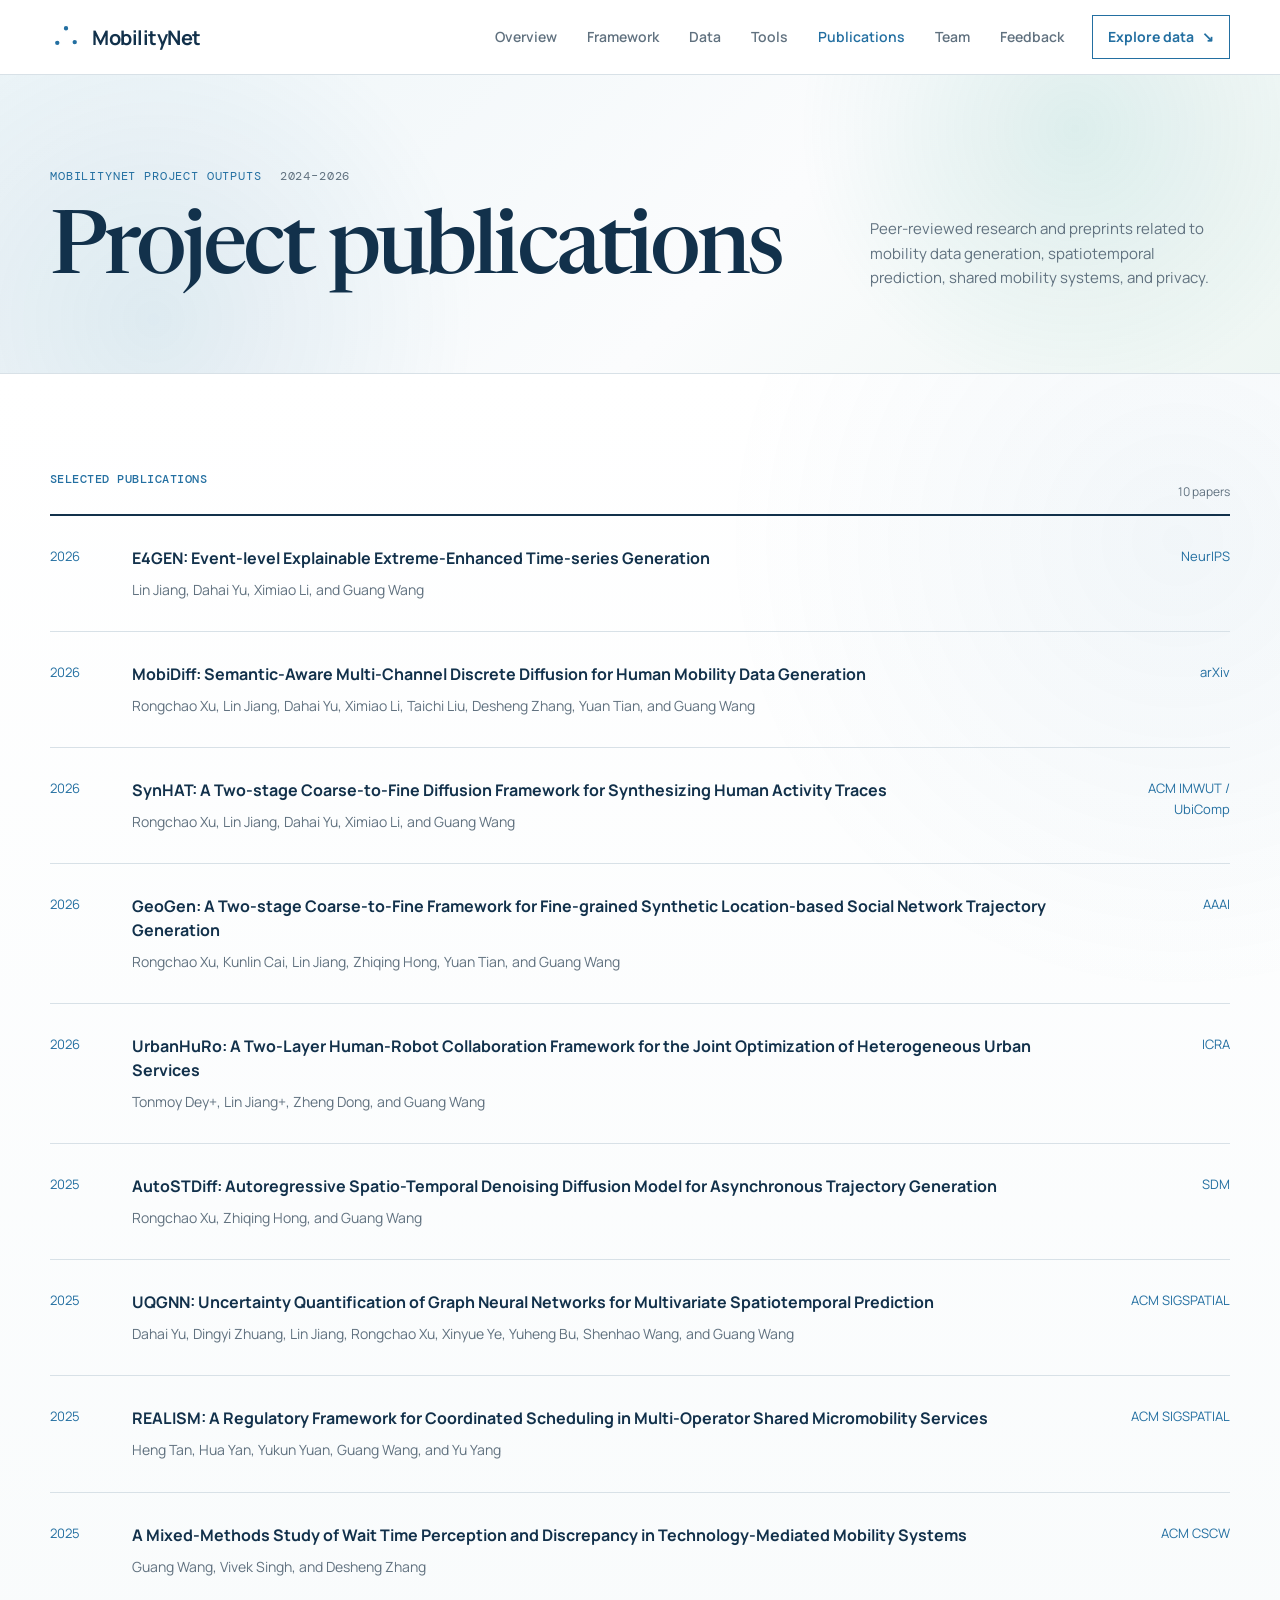
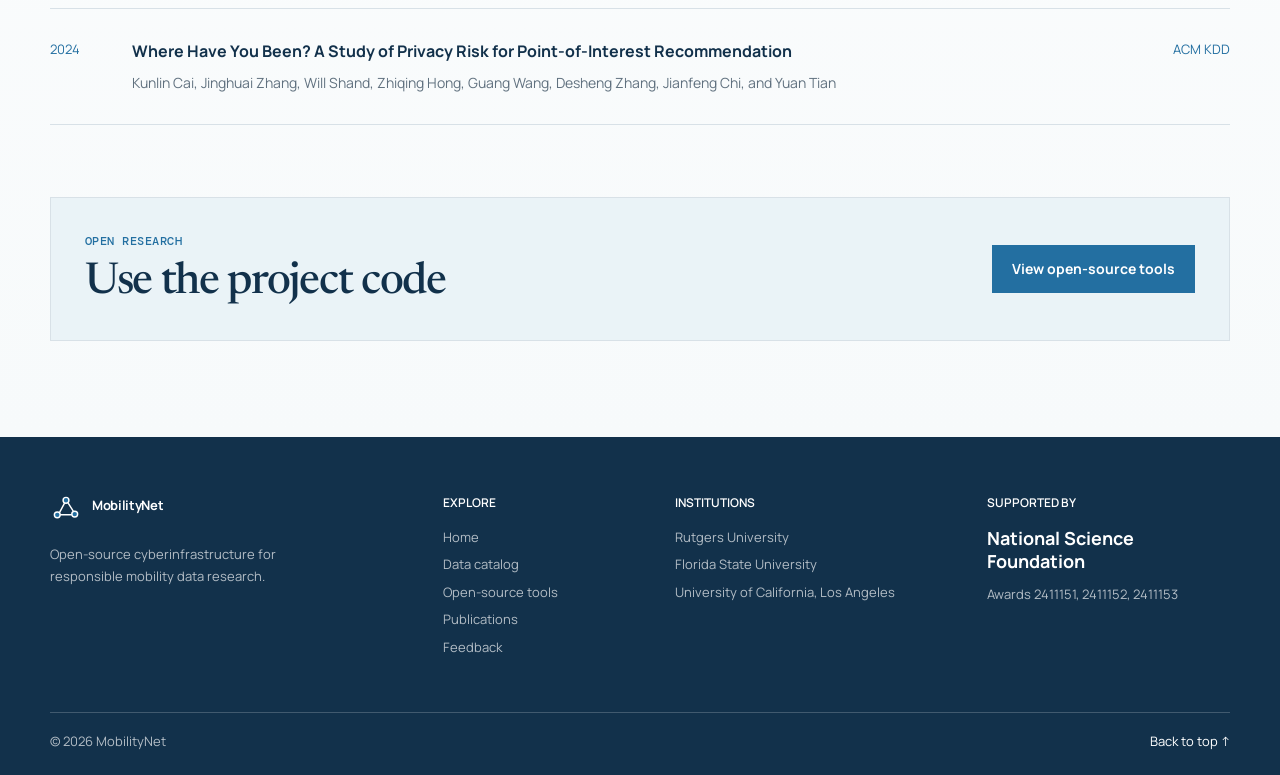
==== commit 7bdf68d0: "Add E4GEN NeurIPS 2026 publication" ====
--- a/publications.html
+++ b/publications.html
@@ -30,7 +30,8 @@
     </section>
     <section class="section subpage-section publications-page">
       <div class="shell">
-        <div class="publication-block reveal"><div class="publication-title"><p class="section-number">Selected publications</p><p>9 papers</p></div><div class="publication-list">
+        <div class="publication-block reveal"><div class="publication-title"><p class="section-number">Selected publications</p><p>10 papers</p></div><div class="publication-list">
+          <article><time>2026</time><div><h3><a href="https://arxiv.org/pdf/2606.01634" target="_blank" rel="noopener">E4GEN: Event-level Explainable Extreme-Enhanced Time-series Generation</a></h3><p>Lin Jiang, Dahai Yu, Ximiao Li, and Guang Wang</p></div><span>NeurIPS</span></article>
           <article><time>2026</time><div><h3><a href="https://arxiv.org/pdf/2607.08357" target="_blank" rel="noopener">MobiDiff: Semantic-Aware Multi-Channel Discrete Diffusion for Human Mobility Data Generation</a></h3><p>Rongchao Xu, Lin Jiang, Dahai Yu, Ximiao Li, Taichi Liu, Desheng Zhang, Yuan Tian, and Guang Wang</p></div><span>arXiv</span></article>
           <article><time>2026</time><div><h3><a href="https://dl.acm.org/doi/epdf/10.1145/3810213" target="_blank" rel="noopener">SynHAT: A Two-stage Coarse-to-Fine Diffusion Framework for Synthesizing Human Activity Traces</a></h3><p>Rongchao Xu, Lin Jiang, Dahai Yu, Ximiao Li, and Guang Wang</p></div><span>ACM IMWUT / UbiComp</span></article>
           <article><time>2026</time><div><h3><a href="https://ojs.aaai.org/index.php/AAAI/article/view/37111" target="_blank" rel="noopener">GeoGen: A Two-stage Coarse-to-Fine Framework for Fine-grained Synthetic Location-based Social Network Trajectory Generation</a></h3><p>Rongchao Xu, Kunlin Cai, Lin Jiang, Zhiqing Hong, Yuan Tian, and Guang Wang</p></div><span>AAAI</span></article>
--- a/styles.css
+++ b/styles.css
@@ -351,3 +351,65 @@
   .form-footer { align-items: flex-start; flex-direction: column; }
   .footer-grid { grid-template-columns: 1fr; gap: 32px; }
 }
+
+
+/* POI privacy research highlight */
+.privacy-model-image {
+  align-content: center;
+  gap: 18px;
+  padding: 28px;
+  background:
+    radial-gradient(circle at 12% 18%, rgba(45,155,145,.14), transparent 31%),
+    radial-gradient(circle at 88% 82%, rgba(35,111,161,.12), transparent 33%),
+    #f4f8fa;
+}
+.privacy-flow {
+  width: 100%;
+  display: grid;
+  grid-template-columns: 1fr 28px .82fr 28px 1.35fr;
+  align-items: center;
+  gap: 10px;
+}
+.privacy-node, .privacy-audits > div {
+  min-height: 126px;
+  display: flex;
+  flex-direction: column;
+  justify-content: center;
+  padding: 16px;
+  border: 1px solid var(--line);
+  background: rgba(255,255,255,.92);
+}
+.privacy-node > span, .privacy-audits span {
+  color: var(--teal);
+  font-family: "DM Mono", monospace;
+  font-size: 12px;
+  text-transform: uppercase;
+}
+.privacy-node strong, .privacy-audits strong {
+  margin-top: 9px;
+  color: var(--navy);
+  font-size: 14px;
+}
+.privacy-node small, .privacy-audits small {
+  margin-top: 5px;
+  color: var(--muted);
+  font-size: 12px;
+}
+.privacy-model { text-align: center; border-color: rgba(35,111,161,.45); box-shadow: 0 12px 28px rgba(18,49,75,.08); }
+.privacy-model strong { font-family: "Newsreader", Georgia, serif; font-size: 25px; font-weight: 600; }
+.poi-sequence { display: flex; align-items: center; margin: 18px 0 8px; }
+.poi-sequence i { width: 15px; height: 15px; flex: 0 0 15px; border: 4px solid white; border-radius: 50%; background: var(--blue); box-shadow: 0 0 0 1px var(--blue); }
+.poi-sequence i:nth-of-type(2) { background: var(--teal); box-shadow: 0 0 0 1px var(--teal); }
+.poi-sequence b { height: 2px; flex: 1; background: linear-gradient(90deg, var(--blue), var(--teal)); }
+.privacy-arrow { color: var(--blue); font-size: 24px; text-align: center; }
+.privacy-audits { display: grid; gap: 8px; }
+.privacy-audits > div { min-height: 84px; padding: 12px 14px; }
+.privacy-audits strong { margin-top: 3px; }
+.privacy-caption { margin: 0; color: var(--muted); font-family: "DM Mono", monospace; font-size: 12px; text-align: center; text-transform: uppercase; }
+
+@media (max-width: 760px) {
+  .privacy-model-image { padding: 20px; overflow: visible; }
+  .privacy-flow { grid-template-columns: 1fr; gap: 8px; }
+  .privacy-arrow { transform: rotate(90deg); }
+  .privacy-node, .privacy-audits > div { min-height: auto; }
+}
